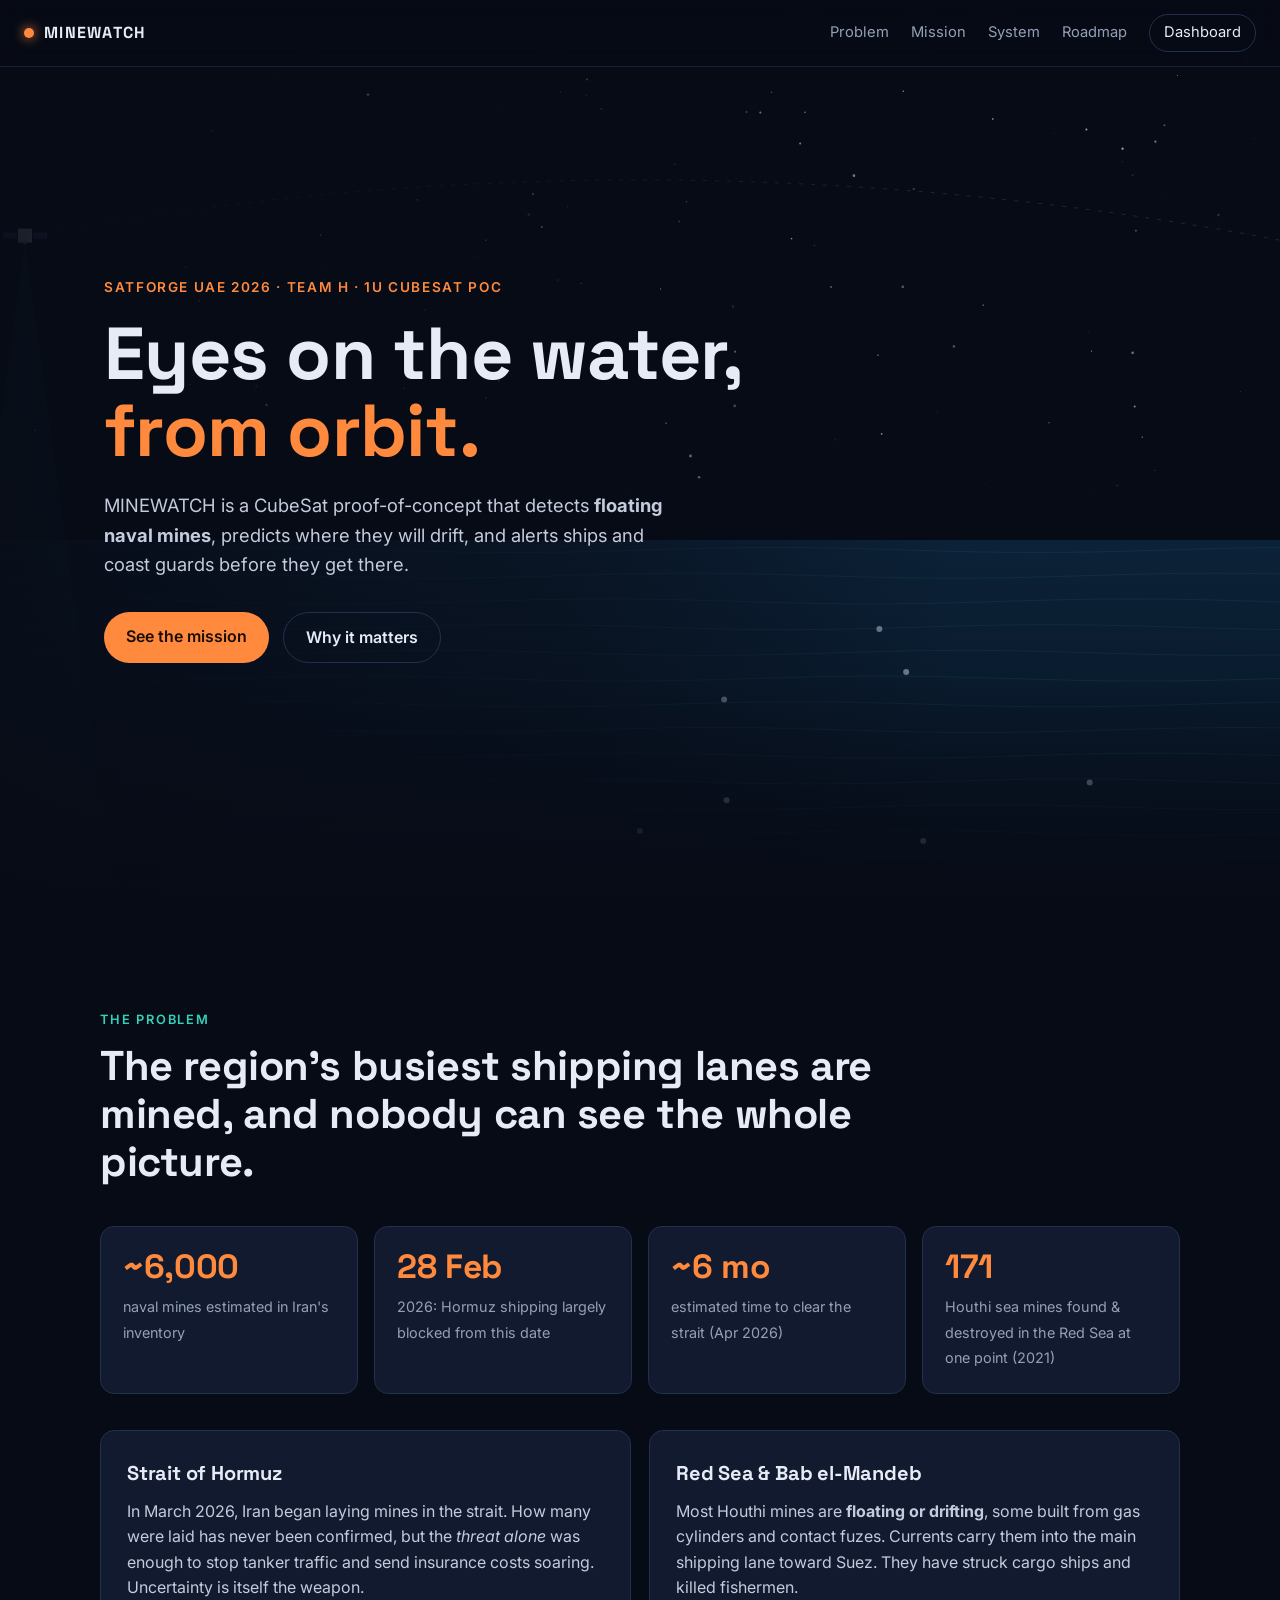
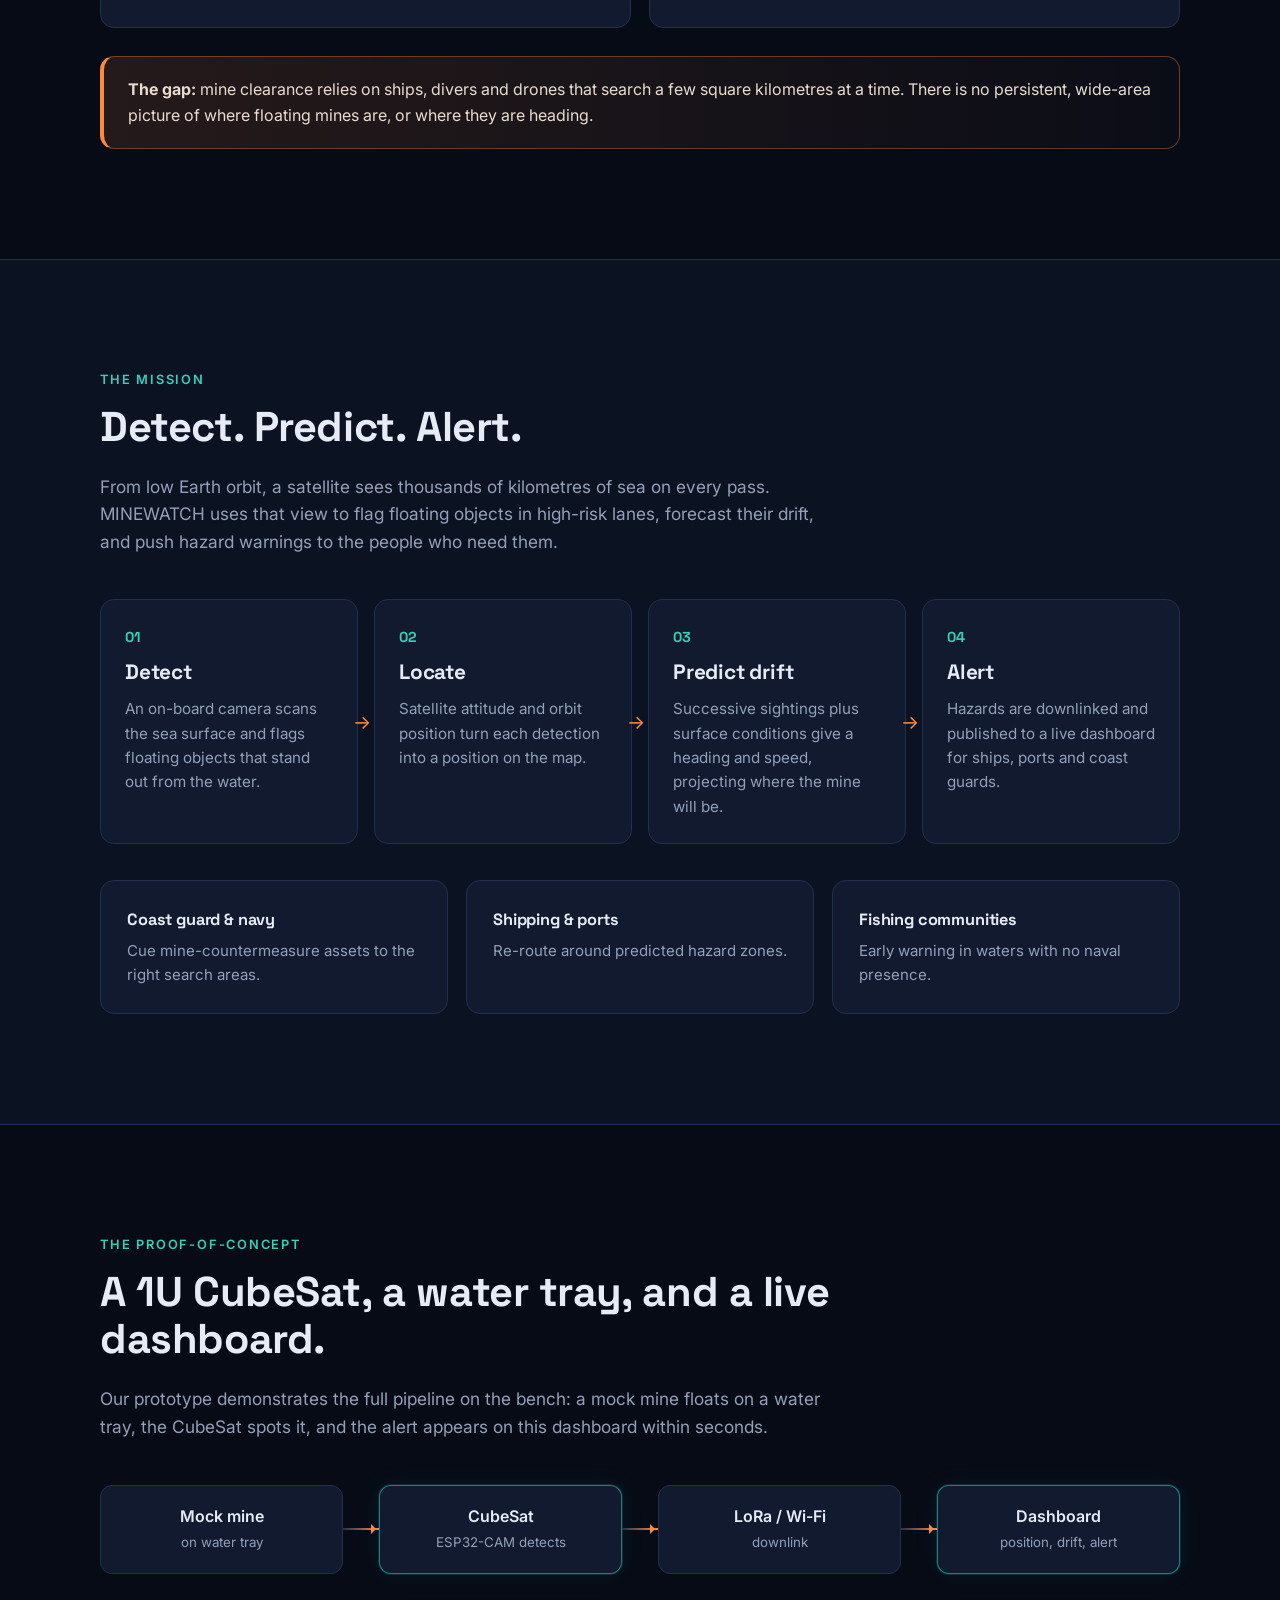
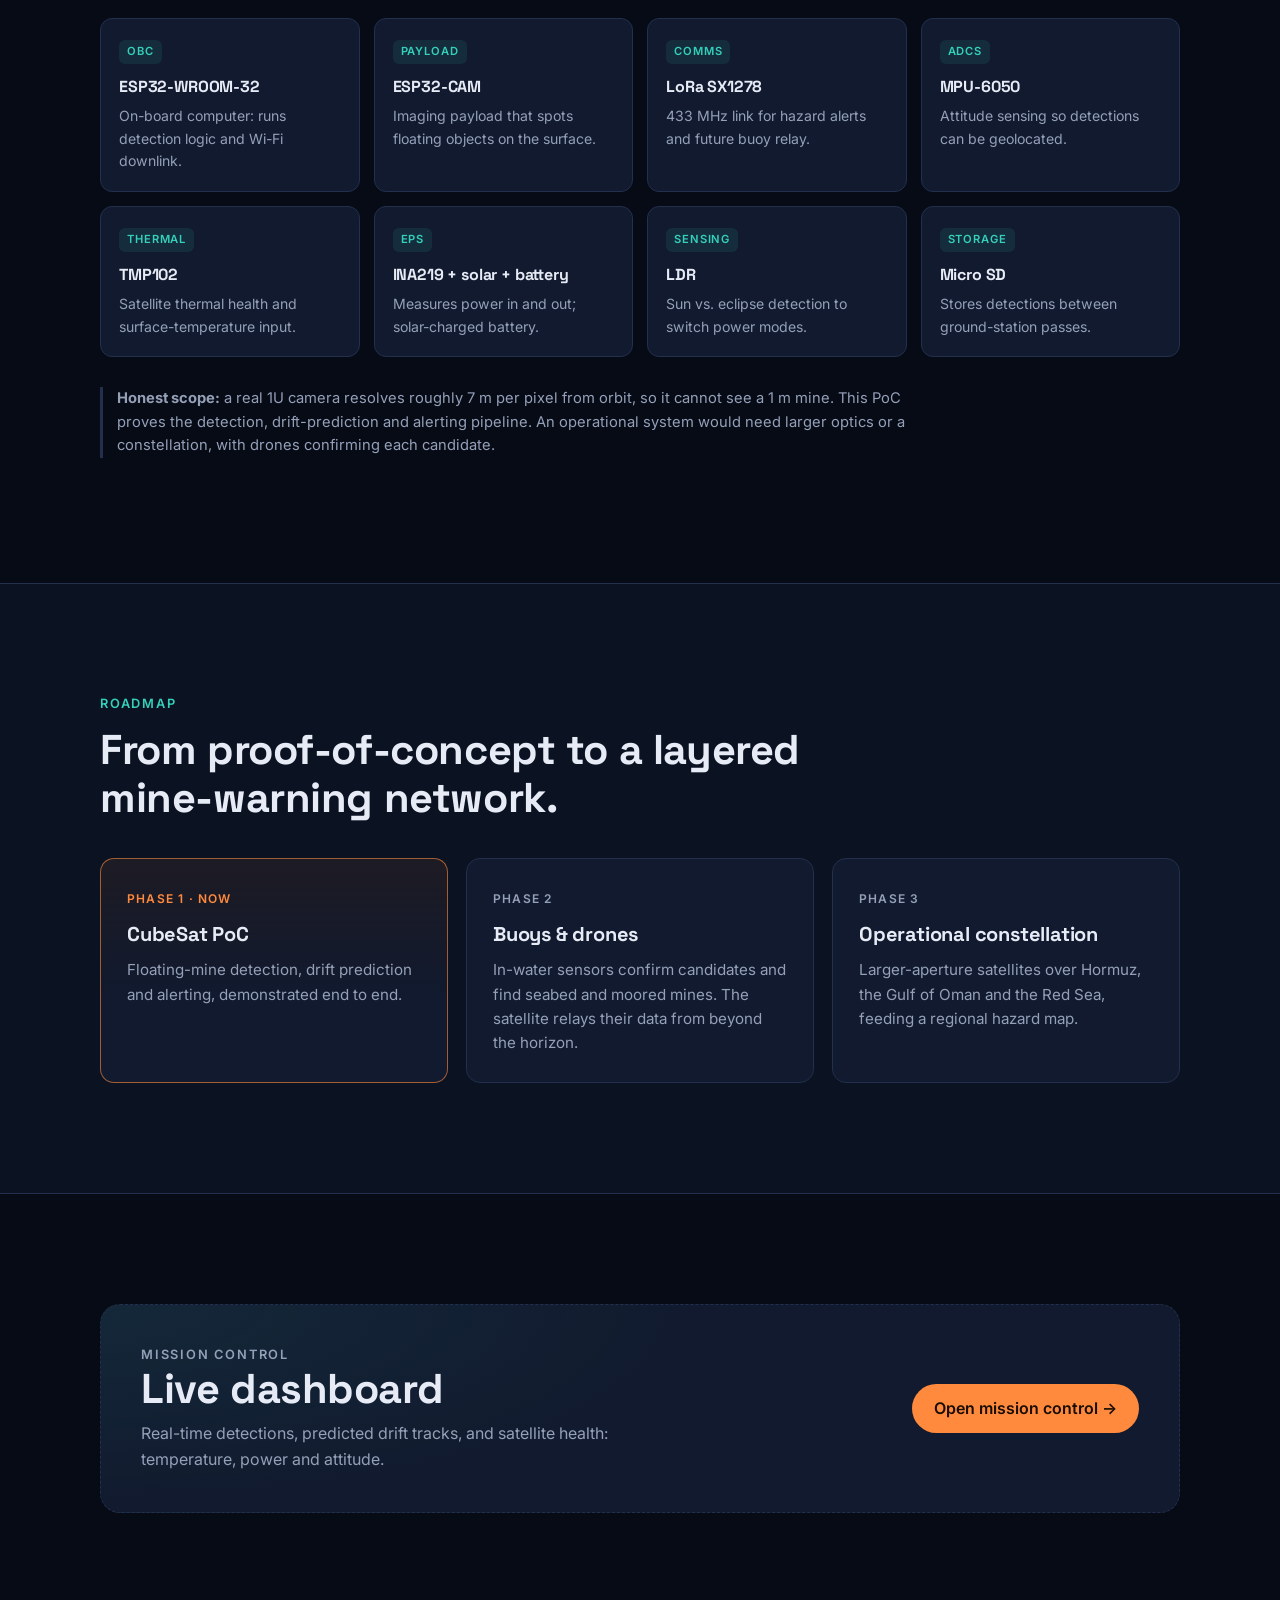
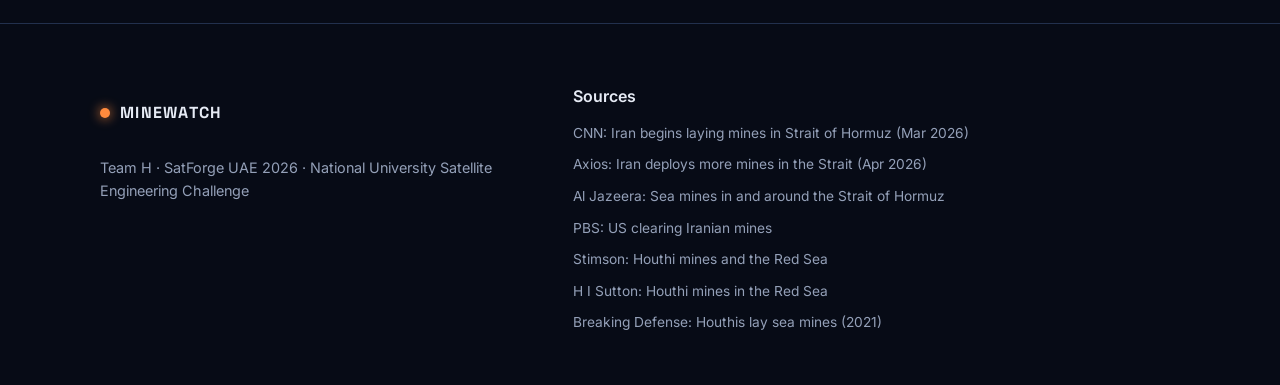
==== index.html @ 2fb65f6f "Add MINEWATCH mission site, dashboard and ground station firmware Landing page, mission-control dash" ====
<!doctype html>
<html lang="en">
<head>
  <meta charset="utf-8">
  <meta name="viewport" content="width=device-width, initial-scale=1">
  <title>MINEWATCH · Team H · SatForge 2026</title>
  <meta name="description" content="A 1U CubeSat proof-of-concept for wide-area detection, drift prediction and alerting of floating naval mines in the Gulf and Red Sea.">
  <link rel="preconnect" href="https://fonts.googleapis.com">
  <link rel="preconnect" href="https://fonts.gstatic.com" crossorigin>
  <link href="https://fonts.googleapis.com/css2?family=Space+Grotesk:wght@500;600;700&family=Inter:wght@400;500;600&display=swap" rel="stylesheet">
  <link rel="stylesheet" href="styles.css">
</head>
<body>
  <header class="nav">
    <a class="brand" href="#top"><span class="brand-dot"></span>MINEWATCH</a>
    <nav>
      <a href="#problem">Problem</a>
      <a href="#mission">Mission</a>
      <a href="#system">System</a>
      <a href="#roadmap">Roadmap</a>
      <a class="nav-cta" href="dashboard.html">Dashboard</a>
    </nav>
  </header>

  <main id="top">
    <!-- HERO -->
    <section class="hero">
      <canvas id="hero-canvas" aria-hidden="true"></canvas>
      <div class="hero-content">
        <p class="eyebrow">SatForge UAE 2026 · Team H · 1U CubeSat PoC</p>
        <h1>Eyes on the water,<br><span class="accent">from orbit.</span></h1>
        <p class="lede">
          MINEWATCH is a CubeSat proof-of-concept that detects <strong>floating naval mines</strong>,
          predicts where they will drift, and alerts ships and coast guards before they get there.
        </p>
        <div class="hero-actions">
          <a class="btn primary" href="#mission">See the mission</a>
          <a class="btn ghost" href="#problem">Why it matters</a>
        </div>
      </div>
    </section>

    <!-- PROBLEM -->
    <section id="problem" class="section">
      <div class="container">
        <p class="kicker">The problem</p>
        <h2>The region's busiest shipping lanes are mined, and nobody can see the whole picture.</h2>

        <div class="stats">
          <div class="stat">
            <span class="stat-num" data-count="6000">~6,000</span>
            <span class="stat-label">naval mines estimated in Iran's inventory</span>
          </div>
          <div class="stat">
            <span class="stat-num">28 Feb</span>
            <span class="stat-label">2026: Hormuz shipping largely blocked from this date</span>
          </div>
          <div class="stat">
            <span class="stat-num">~6 mo</span>
            <span class="stat-label">estimated time to clear the strait (Apr 2026)</span>
          </div>
          <div class="stat">
            <span class="stat-num" data-count="171">171</span>
            <span class="stat-label">Houthi sea mines found &amp; destroyed in the Red Sea at one point (2021)</span>
          </div>
        </div>

        <div class="cards two">
          <article class="card">
            <h3>Strait of Hormuz</h3>
            <p>
              In March 2026, Iran began laying mines in the strait. How many were laid has never been
              confirmed, but the <em>threat alone</em> was enough to stop tanker traffic and send
              insurance costs soaring. Uncertainty is itself the weapon.
            </p>
          </article>
          <article class="card">
            <h3>Red Sea &amp; Bab el-Mandeb</h3>
            <p>
              Most Houthi mines are <strong>floating or drifting</strong>, some built from gas cylinders
              and contact fuzes. Currents carry them into the main shipping lane toward Suez. They have
              struck cargo ships and killed fishermen.
            </p>
          </article>
        </div>

        <div class="callout">
          <strong>The gap:</strong> mine clearance relies on ships, divers and drones that search a few
          square kilometres at a time. There is no persistent, wide-area picture of where floating
          mines are, or where they are heading.
        </div>
      </div>
    </section>

    <!-- MISSION -->
    <section id="mission" class="section alt">
      <div class="container">
        <p class="kicker">The mission</p>
        <h2>Detect. Predict. Alert.</h2>
        <p class="section-lede">
          From low Earth orbit, a satellite sees thousands of kilometres of sea on every pass. MINEWATCH
          uses that view to flag floating objects in high-risk lanes, forecast their drift, and push
          hazard warnings to the people who need them.
        </p>

        <ol class="pipeline">
          <li>
            <span class="step-num">01</span>
            <h3>Detect</h3>
            <p>An on-board camera scans the sea surface and flags floating objects that stand out from the water.</p>
          </li>
          <li>
            <span class="step-num">02</span>
            <h3>Locate</h3>
            <p>Satellite attitude and orbit position turn each detection into a position on the map.</p>
          </li>
          <li>
            <span class="step-num">03</span>
            <h3>Predict drift</h3>
            <p>Successive sightings plus surface conditions give a heading and speed, projecting where the mine will be.</p>
          </li>
          <li>
            <span class="step-num">04</span>
            <h3>Alert</h3>
            <p>Hazards are downlinked and published to a live dashboard for ships, ports and coast guards.</p>
          </li>
        </ol>

        <div class="cards three users">
          <div class="card mini"><h4>Coast guard &amp; navy</h4><p>Cue mine-countermeasure assets to the right search areas.</p></div>
          <div class="card mini"><h4>Shipping &amp; ports</h4><p>Re-route around predicted hazard zones.</p></div>
          <div class="card mini"><h4>Fishing communities</h4><p>Early warning in waters with no naval presence.</p></div>
        </div>
      </div>
    </section>

    <!-- SYSTEM / PoC -->
    <section id="system" class="section">
      <div class="container">
        <p class="kicker">The proof-of-concept</p>
        <h2>A 1U CubeSat, a water tray, and a live dashboard.</h2>
        <p class="section-lede">
          Our prototype demonstrates the full pipeline on the bench: a mock mine floats on a water tray,
          the CubeSat spots it, and the alert appears on this dashboard within seconds.
        </p>

        <div class="flow" aria-label="Demo data flow">
          <div class="flow-node">Mock mine<br><small>on water tray</small></div>
          <div class="flow-arrow"></div>
          <div class="flow-node hl">CubeSat<br><small>ESP32-CAM detects</small></div>
          <div class="flow-arrow"></div>
          <div class="flow-node">LoRa / Wi-Fi<br><small>downlink</small></div>
          <div class="flow-arrow"></div>
          <div class="flow-node hl">Dashboard<br><small>position, drift, alert</small></div>
        </div>

        <div class="components">
          <div class="comp"><span class="tag">OBC</span><h4>ESP32-WROOM-32</h4><p>On-board computer: runs detection logic and Wi-Fi downlink.</p></div>
          <div class="comp"><span class="tag">Payload</span><h4>ESP32-CAM</h4><p>Imaging payload that spots floating objects on the surface.</p></div>
          <div class="comp"><span class="tag">Comms</span><h4>LoRa SX1278</h4><p>433 MHz link for hazard alerts and future buoy relay.</p></div>
          <div class="comp"><span class="tag">ADCS</span><h4>MPU-6050</h4><p>Attitude sensing so detections can be geolocated.</p></div>
          <div class="comp"><span class="tag">Thermal</span><h4>TMP102</h4><p>Satellite thermal health and surface-temperature input.</p></div>
          <div class="comp"><span class="tag">EPS</span><h4>INA219 + solar + battery</h4><p>Measures power in and out; solar-charged battery.</p></div>
          <div class="comp"><span class="tag">Sensing</span><h4>LDR</h4><p>Sun vs. eclipse detection to switch power modes.</p></div>
          <div class="comp"><span class="tag">Storage</span><h4>Micro SD</h4><p>Stores detections between ground-station passes.</p></div>
        </div>

        <p class="note">
          <strong>Honest scope:</strong> a real 1U camera resolves roughly 7 m per pixel from orbit, so it cannot
          see a 1 m mine. This PoC proves the detection, drift-prediction and alerting pipeline. An operational
          system would need larger optics or a constellation, with drones confirming each candidate.
        </p>
      </div>
    </section>

    <!-- ROADMAP -->
    <section id="roadmap" class="section alt">
      <div class="container">
        <p class="kicker">Roadmap</p>
        <h2>From proof-of-concept to a layered mine-warning network.</h2>
        <div class="timeline">
          <div class="phase now">
            <span class="phase-tag">Phase 1 · Now</span>
            <h3>CubeSat PoC</h3>
            <p>Floating-mine detection, drift prediction and alerting, demonstrated end to end.</p>
          </div>
          <div class="phase">
            <span class="phase-tag">Phase 2</span>
            <h3>Buoys &amp; drones</h3>
            <p>In-water sensors confirm candidates and find seabed and moored mines. The satellite relays their data from beyond the horizon.</p>
          </div>
          <div class="phase">
            <span class="phase-tag">Phase 3</span>
            <h3>Operational constellation</h3>
            <p>Larger-aperture satellites over Hormuz, the Gulf of Oman and the Red Sea, feeding a regional hazard map.</p>
          </div>
        </div>
      </div>
    </section>

    <!-- DASHBOARD PLACEHOLDER -->
    <section id="dashboard" class="section">
      <div class="container">
        <div class="dash-teaser">
          <div>
            <p class="kicker">Mission control</p>
            <h2>Live dashboard</h2>
            <p>Real-time detections, predicted drift tracks, and satellite health: temperature, power and attitude.</p>
          </div>
          <a class="btn primary" href="dashboard.html">Open mission control →</a>
        </div>
      </div>
    </section>
  </main>

  <footer class="footer">
    <div class="container">
      <div class="foot-grid">
        <div>
          <p class="brand"><span class="brand-dot"></span>MINEWATCH</p>
          <p class="muted">Team H · SatForge UAE 2026 · National University Satellite Engineering Challenge</p>
        </div>
        <div>
          <p class="foot-h">Sources</p>
          <ul class="sources">
            <li><a href="https://www.cnn.com/2026/03/10/politics/iran-begins-laying-mines-in-strait-of-hormuz" target="_blank" rel="noopener">CNN: Iran begins laying mines in Strait of Hormuz (Mar 2026)</a></li>
            <li><a href="https://www.axios.com/2026/04/23/iran-strait-hormuz-mines-trump" target="_blank" rel="noopener">Axios: Iran deploys more mines in the Strait (Apr 2026)</a></li>
            <li><a href="https://www.aljazeera.com/economy/2026/4/13/what-do-we-know-about-sea-mines-in-and-around-the-strait-of-hormuz" target="_blank" rel="noopener">Al Jazeera: Sea mines in and around the Strait of Hormuz</a></li>
            <li><a href="https://www.pbs.org/newshour/world/u-s-says-its-clearing-iranian-mines-in-latest-push-to-open-the-strait-of-hormuz" target="_blank" rel="noopener">PBS: US clearing Iranian mines</a></li>
            <li><a href="https://www.stimson.org/2024/if-the-gaza-war-continues-will-the-houthis-mine-the-gateways-to-the-red-sea/" target="_blank" rel="noopener">Stimson: Houthi mines and the Red Sea</a></li>
            <li><a href="https://www.hisutton.com/Houthi_mines_in_Red_Sea.html" target="_blank" rel="noopener">H I Sutton: Houthi mines in the Red Sea</a></li>
            <li><a href="https://breakingdefense.com/2021/06/houthis-lay-sea-mines-in-red-sea-coalition-boasts-few-minesweepers/" target="_blank" rel="noopener">Breaking Defense: Houthis lay sea mines (2021)</a></li>
          </ul>
        </div>
      </div>
    </div>
  </footer>

  <script src="main.js"></script>
</body>
</html>
---- styles.css ----
:root {
  --bg: #070b16;
  --bg-alt: #0b1222;
  --panel: #111a2e;
  --panel-2: #16223b;
  --line: #22304d;
  --text: #e6ebf5;
  --muted: #94a0b8;
  --accent: #ff8a3d;      /* hazard orange */
  --accent-2: #35d0ba;    /* sea teal */
  --danger: #ff5a5f;
  --radius: 14px;
  --maxw: 1120px;
}

* { box-sizing: border-box; }
html { scroll-behavior: smooth; }
body {
  margin: 0;
  background: var(--bg);
  color: var(--text);
  font-family: "Inter", system-ui, -apple-system, Segoe UI, sans-serif;
  line-height: 1.6;
  -webkit-font-smoothing: antialiased;
}
h1, h2, h3, h4, .brand, .stat-num, .step-num {
  font-family: "Space Grotesk", "Inter", sans-serif;
  letter-spacing: -0.01em;
}
a { color: inherit; }
.container { max-width: var(--maxw); margin: 0 auto; padding: 0 20px; }

/* NAV */
.nav {
  position: fixed; inset: 0 0 auto 0; z-index: 10;
  display: flex; align-items: center; justify-content: space-between;
  padding: 14px 24px;
  background: rgba(7, 11, 22, 0.72);
  backdrop-filter: blur(10px);
  border-bottom: 1px solid rgba(34, 48, 77, 0.6);
}
.brand { display: inline-flex; align-items: center; gap: 10px; font-weight: 700; text-decoration: none; letter-spacing: 0.08em; }
.brand-dot { width: 10px; height: 10px; border-radius: 50%; background: var(--accent); box-shadow: 0 0 12px var(--accent); }
.nav nav { display: flex; gap: 22px; align-items: center; }
.nav nav a { text-decoration: none; color: var(--muted); font-size: 0.92rem; transition: color .2s; }
.nav nav a:hover { color: var(--text); }
.nav-cta { color: var(--text) !important; border: 1px solid var(--line); padding: 6px 14px; border-radius: 999px; }

/* HERO */
.hero { position: relative; min-height: 100vh; display: flex; align-items: center; overflow: hidden; }
#hero-canvas { position: absolute; inset: 0; width: 100%; height: 100%; }
.hero::after {
  content: ""; position: absolute; inset: 0; pointer-events: none;
  background: linear-gradient(90deg, rgba(7,11,22,.92) 0%, rgba(7,11,22,.55) 45%, rgba(7,11,22,0) 75%),
              linear-gradient(0deg, var(--bg) 0%, rgba(7,11,22,0) 25%);
}
.hero-content { position: relative; z-index: 2; max-width: var(--maxw); margin: 0 auto; padding: 120px 24px 80px; width: 100%; }
.eyebrow { color: var(--accent); font-weight: 600; font-size: 0.85rem; letter-spacing: 0.12em; text-transform: uppercase; margin: 0 0 18px; }
.hero h1 { font-size: clamp(2.6rem, 6vw, 4.6rem); line-height: 1.04; margin: 0 0 22px; }
.accent { color: var(--accent); }
.lede { font-size: 1.15rem; color: #c3cbdc; max-width: 560px; margin: 0 0 32px; }
.hero-actions { display: flex; gap: 14px; flex-wrap: wrap; }
.btn { display: inline-block; padding: 12px 22px; border-radius: 999px; font-weight: 600; text-decoration: none; transition: transform .15s, background .2s; }
.btn:hover { transform: translateY(-1px); }
.btn.primary { background: var(--accent); color: #1a0d03; }
.btn.ghost { border: 1px solid var(--line); color: var(--text); }
.btn.ghost:hover { background: var(--panel); }

/* SECTIONS */
.section { padding: 110px 0; }
.section.alt { background: var(--bg-alt); border-top: 1px solid var(--line); border-bottom: 1px solid var(--line); }
.kicker { color: var(--accent-2); font-weight: 600; font-size: 0.8rem; letter-spacing: 0.14em; text-transform: uppercase; margin: 0 0 12px; }
h2 { font-size: clamp(1.8rem, 3.6vw, 2.6rem); line-height: 1.15; margin: 0 0 22px; max-width: 820px; }
.section-lede { color: var(--muted); font-size: 1.08rem; max-width: 720px; margin: 0 0 44px; }

/* STATS */
.stats { display: grid; grid-template-columns: repeat(4, 1fr); gap: 16px; margin: 40px 0 36px; }
.stat { background: var(--panel); border: 1px solid var(--line); border-radius: var(--radius); padding: 22px; }
.stat-num { display: block; font-size: 2.1rem; font-weight: 700; color: var(--accent); line-height: 1.1; margin-bottom: 8px; }
.stat-label { color: var(--muted); font-size: 0.9rem; }

/* CARDS */
.cards { display: grid; gap: 18px; }
.cards.two { grid-template-columns: repeat(2, 1fr); }
.cards.three { grid-template-columns: repeat(3, 1fr); }
.card { background: var(--panel); border: 1px solid var(--line); border-radius: var(--radius); padding: 26px; }
.card h3 { margin: 0 0 10px; font-size: 1.25rem; }
.card p { margin: 0; color: #c3cbdc; }
.card.mini h4 { margin: 0 0 6px; font-size: 1.02rem; }
.card.mini p { color: var(--muted); font-size: 0.94rem; }
.users { margin-top: 36px; }

.callout {
  margin-top: 28px; padding: 20px 24px; border-radius: var(--radius);
  background: linear-gradient(90deg, rgba(255,138,61,.12), rgba(255,138,61,.02));
  border: 1px solid rgba(255,138,61,.35); border-left: 4px solid var(--accent);
  color: #e9dccf;
}

/* PIPELINE */
.pipeline { list-style: none; padding: 0; margin: 0; display: grid; grid-template-columns: repeat(4, 1fr); gap: 16px; counter-reset: none; }
.pipeline li { position: relative; background: var(--panel); border: 1px solid var(--line); border-radius: var(--radius); padding: 24px; }
.pipeline li:not(:last-child)::after {
  content: "→"; position: absolute; right: -14px; top: 50%; transform: translateY(-50%);
  color: var(--accent); font-size: 1.2rem; z-index: 1;
}
.step-num { color: var(--accent-2); font-weight: 700; font-size: 0.9rem; }
.pipeline h3 { margin: 6px 0 8px; font-size: 1.3rem; }
.pipeline p { margin: 0; color: var(--muted); font-size: 0.95rem; }

/* FLOW */
.flow { display: flex; align-items: center; gap: 0; margin: 0 0 44px; flex-wrap: wrap; }
.flow-node {
  flex: 1 1 0; min-width: 150px; text-align: center; padding: 18px 12px;
  background: var(--panel); border: 1px solid var(--line); border-radius: 12px; font-weight: 600;
}
.flow-node small { color: var(--muted); font-weight: 400; }
.flow-node.hl { border-color: rgba(53,208,186,.55); box-shadow: 0 0 0 1px rgba(53,208,186,.15), 0 0 24px rgba(53,208,186,.08); }
.flow-arrow { width: 36px; height: 2px; background: linear-gradient(90deg, var(--line), var(--accent)); position: relative; flex: 0 0 36px; }
.flow-arrow::after { content: ""; position: absolute; right: -2px; top: -4px; border: 5px solid transparent; border-left-color: var(--accent); }

/* COMPONENTS */
.components { display: grid; grid-template-columns: repeat(4, 1fr); gap: 14px; }
.comp { background: var(--panel); border: 1px solid var(--line); border-radius: 12px; padding: 18px; }
.comp h4 { margin: 10px 0 6px; font-size: 1rem; }
.comp p { margin: 0; color: var(--muted); font-size: 0.88rem; }
.tag { display: inline-block; font-size: 0.7rem; font-weight: 600; letter-spacing: 0.08em; text-transform: uppercase; color: var(--accent-2); background: rgba(53,208,186,.1); padding: 3px 8px; border-radius: 6px; }
.note { margin-top: 30px; color: var(--muted); font-size: 0.92rem; max-width: 820px; border-left: 3px solid var(--line); padding-left: 14px; }

/* TIMELINE */
.timeline { display: grid; grid-template-columns: repeat(3, 1fr); gap: 18px; margin-top: 36px; }
.phase { position: relative; background: var(--panel); border: 1px solid var(--line); border-radius: var(--radius); padding: 26px; }
.phase.now { border-color: rgba(255,138,61,.6); background: linear-gradient(180deg, rgba(255,138,61,.08), var(--panel) 60%); }
.phase-tag { font-size: 0.75rem; font-weight: 600; letter-spacing: 0.1em; text-transform: uppercase; color: var(--muted); }
.phase.now .phase-tag { color: var(--accent); }
.phase h3 { margin: 8px 0 8px; font-size: 1.25rem; }
.phase p { margin: 0; color: var(--muted); font-size: 0.95rem; }

/* DASH TEASER */
.dash-teaser {
  display: flex; align-items: center; justify-content: space-between; gap: 24px; flex-wrap: wrap;
  padding: 40px; border-radius: 20px; border: 1px dashed var(--line);
  background: radial-gradient(600px 200px at 0% 0%, rgba(53,208,186,.08), transparent), var(--panel);
}
.dash-teaser h2 { margin-bottom: 8px; }
.dash-teaser p { margin: 0; color: var(--muted); max-width: 560px; }
.soon { padding: 8px 16px; border-radius: 999px; background: rgba(255,138,61,.12); color: var(--accent); font-weight: 600; border: 1px solid rgba(255,138,61,.4); white-space: nowrap; }

/* FOOTER */
.footer { padding: 60px 0 50px; border-top: 1px solid var(--line); }
.foot-grid { display: grid; grid-template-columns: 1fr 1.4fr; gap: 40px; }
.muted { color: var(--muted); font-size: 0.9rem; }
.foot-h { font-weight: 600; margin: 0 0 10px; }
.sources { list-style: none; padding: 0; margin: 0; display: grid; gap: 6px; }
.sources a { color: var(--muted); font-size: 0.86rem; text-decoration: none; }
.sources a:hover { color: var(--accent-2); text-decoration: underline; }

/* REVEAL */
.reveal { opacity: 0; transform: translateY(18px); transition: opacity .7s ease, transform .7s ease; }
.reveal.in { opacity: 1; transform: none; }

/* RESPONSIVE */
@media (max-width: 900px) {
  .stats, .components { grid-template-columns: repeat(2, 1fr); }
  .pipeline { grid-template-columns: repeat(2, 1fr); }
  .pipeline li::after { display: none; }
  .timeline, .cards.three { grid-template-columns: 1fr; }
}
@media (max-width: 640px) {
  .nav nav a:not(.nav-cta) { display: none; }
  .cards.two, .stats, .components, .pipeline, .foot-grid { grid-template-columns: 1fr; }
  .section { padding: 80px 0; }
  .flow { flex-direction: column; }
  .flow-arrow { width: 2px; height: 26px; flex-basis: 26px; background: linear-gradient(180deg, var(--line), var(--accent)); }
  .flow-arrow::after { right: -4px; top: auto; bottom: -2px; border-left-color: transparent; border-top-color: var(--accent); }
  .flow-node { width: 100%; }
  .dash-teaser { padding: 28px; }
}
@media (prefers-reduced-motion: reduce) {
  html { scroll-behavior: auto; }
  .reveal { opacity: 1; transform: none; transition: none; }
}
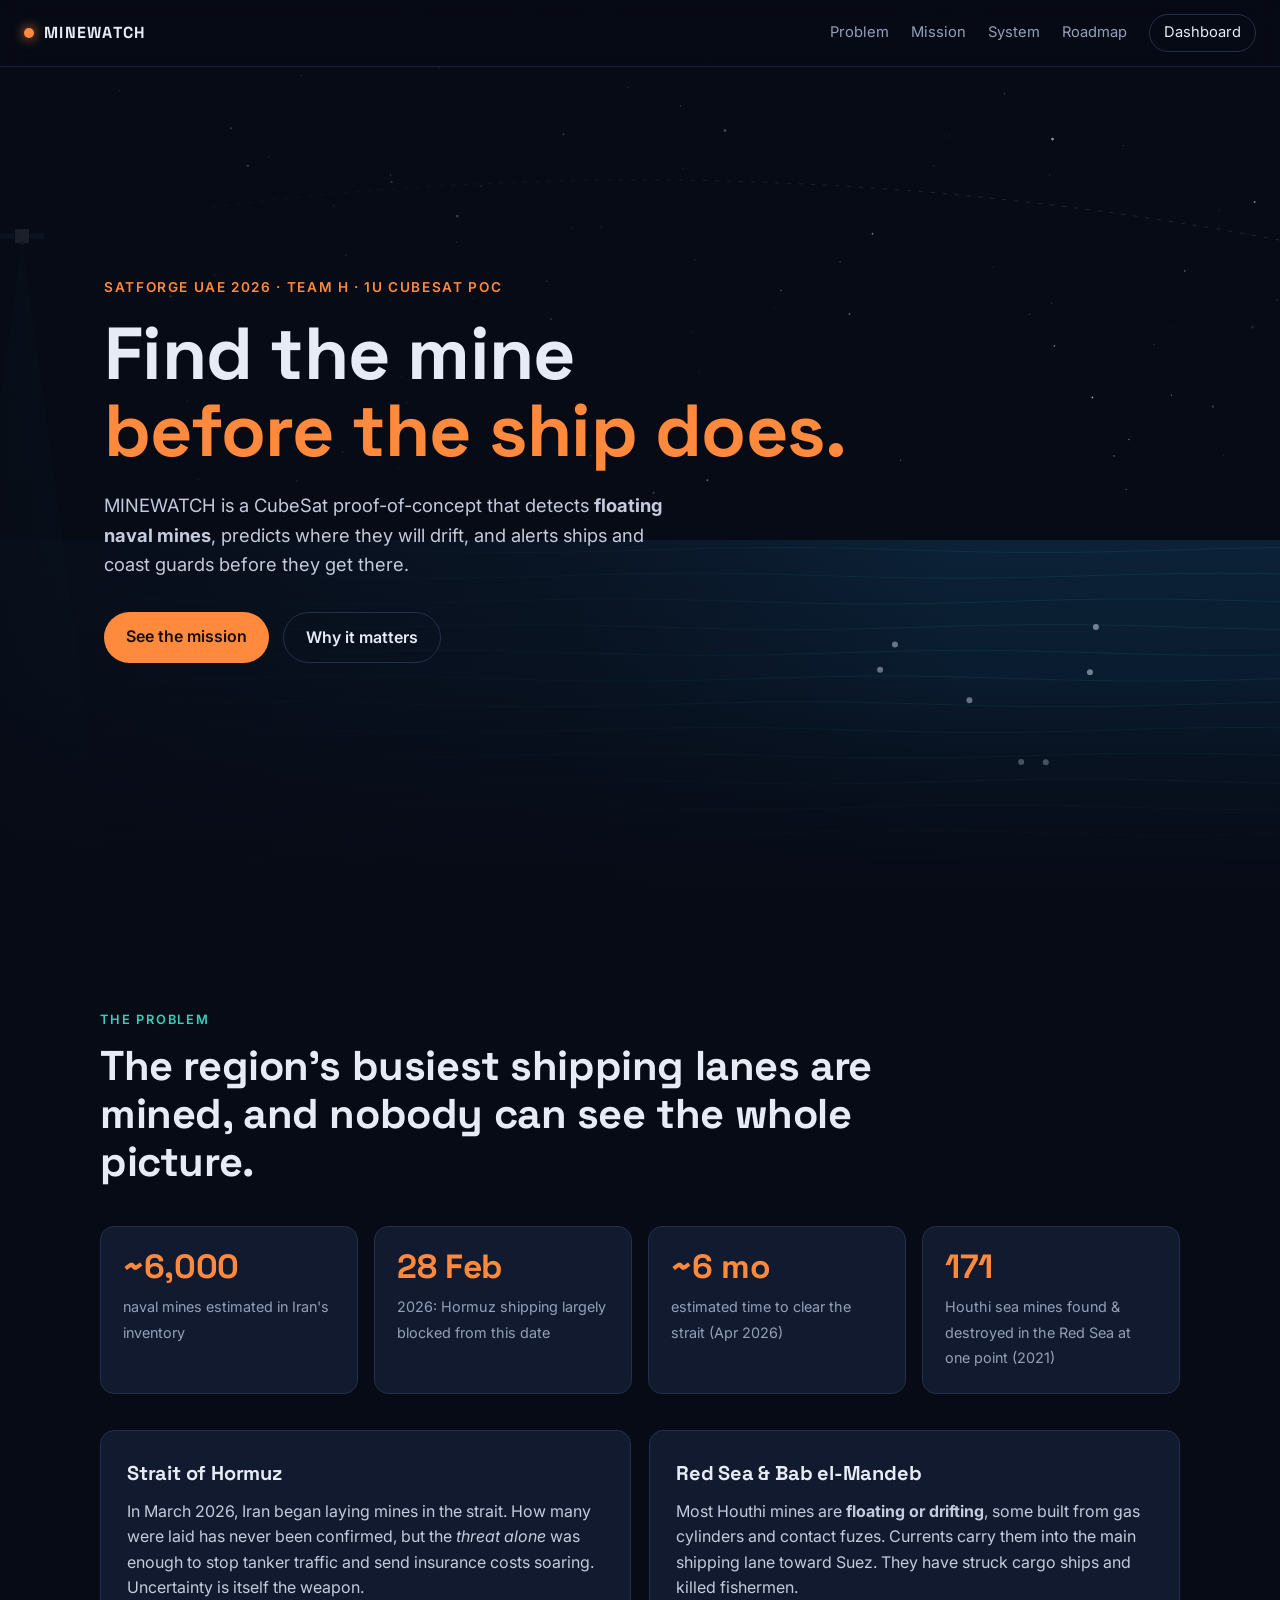
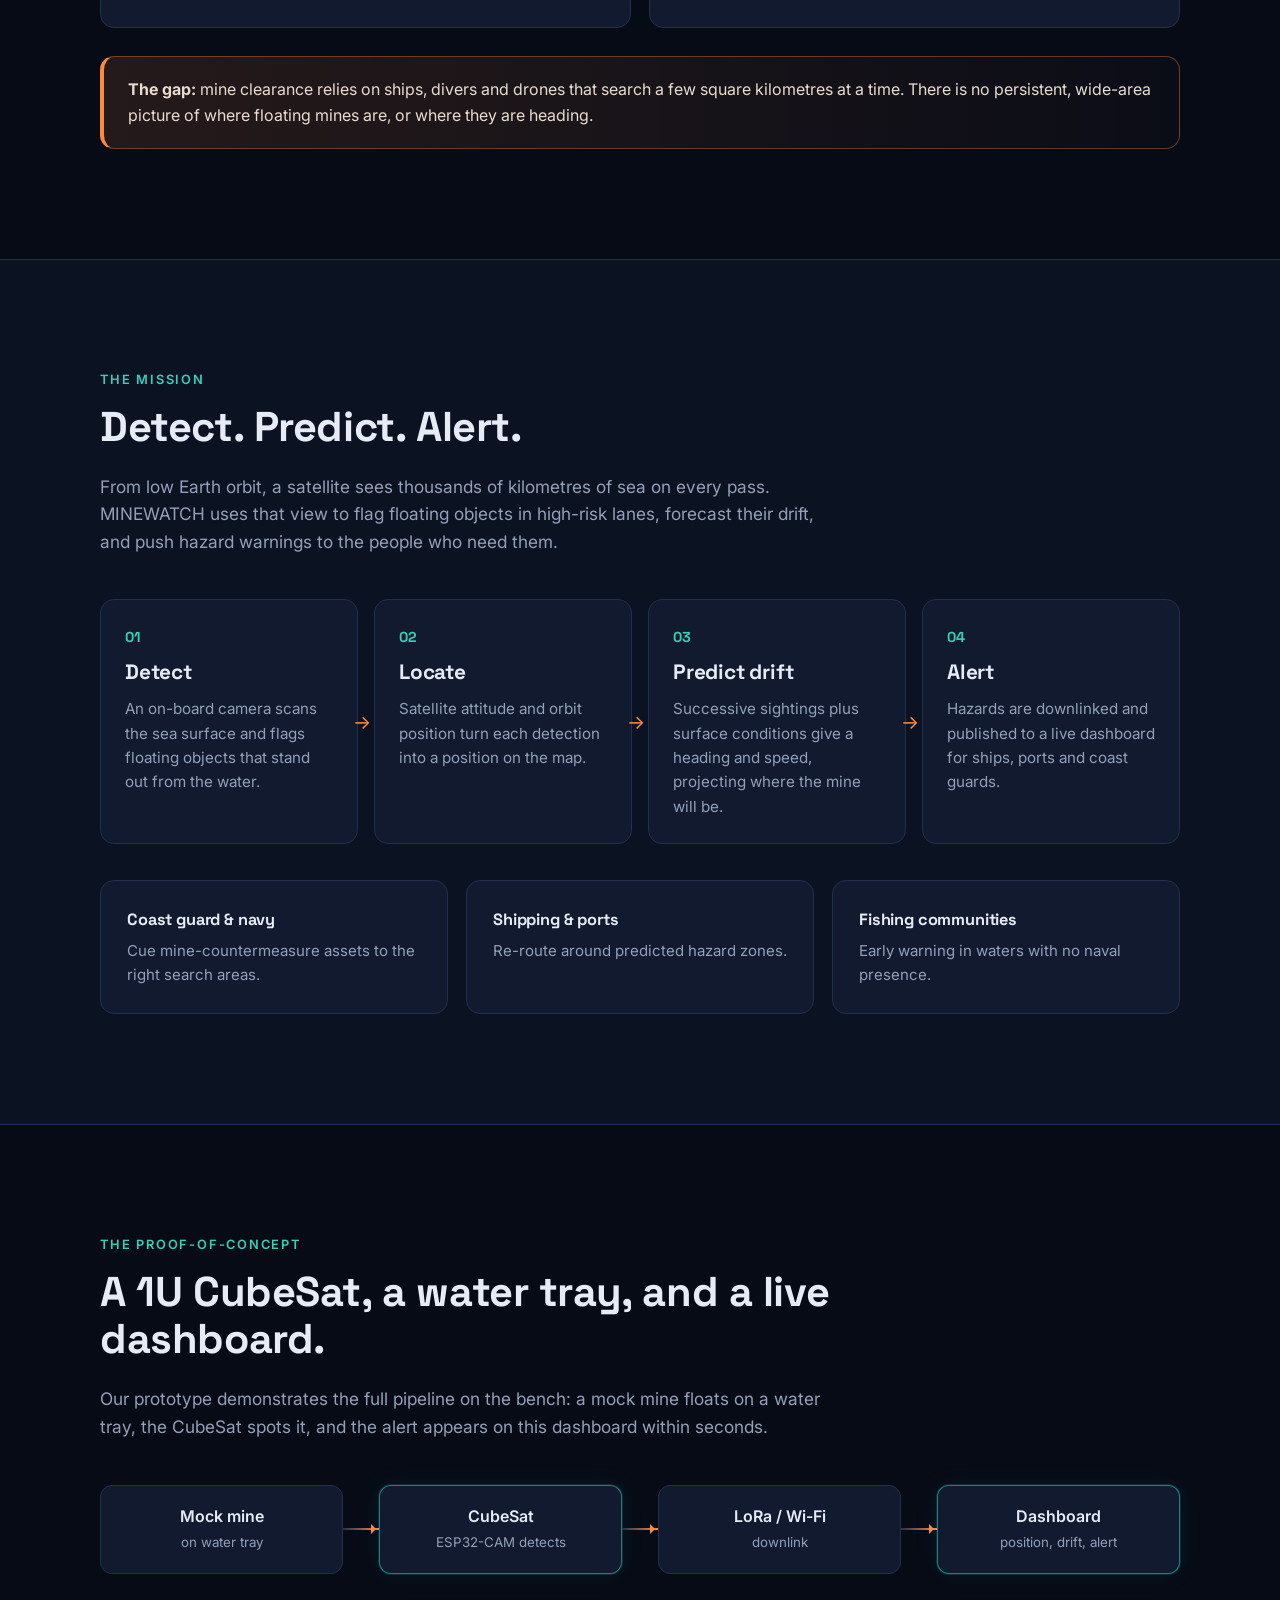
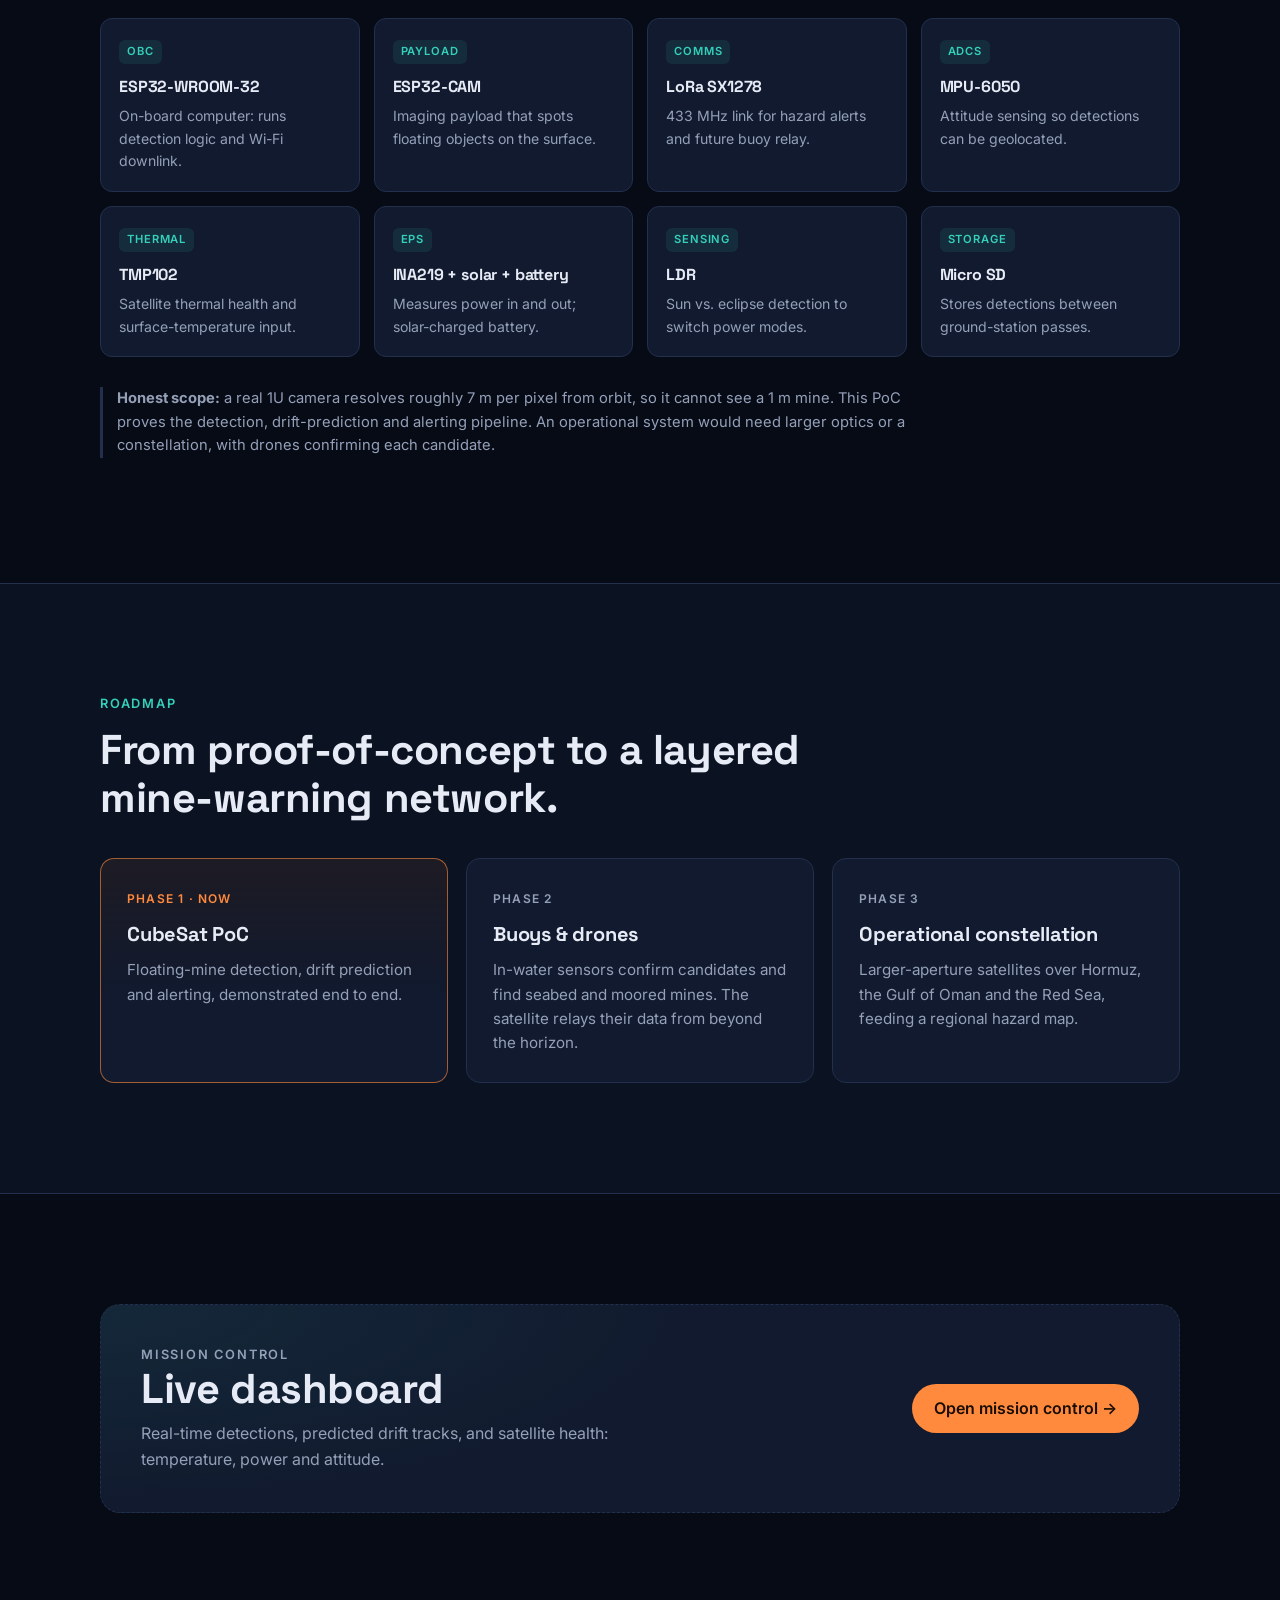
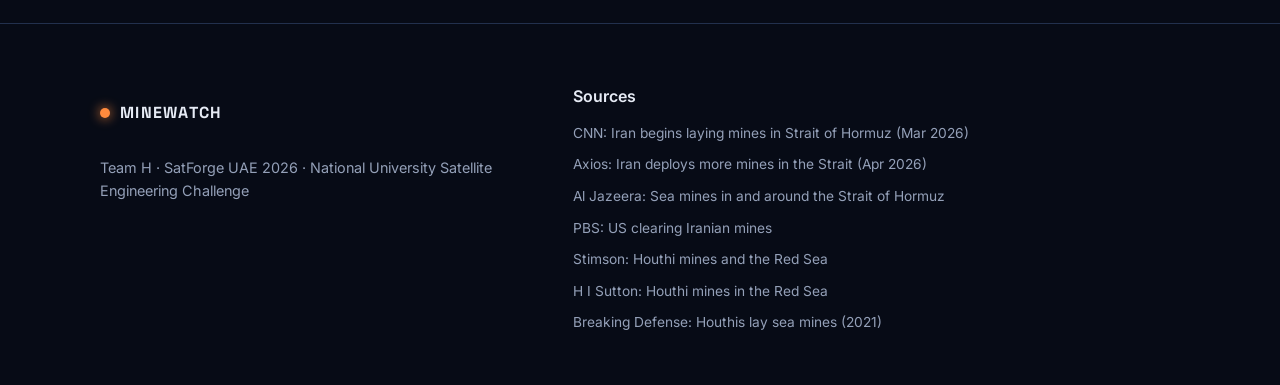
==== commit b90f6040: "Dashboard tagline: Find the mine before the ship does Co-Authored-By: Claude Opus 5.5 <noreply@anthr" ====
--- a/index.html
+++ b/index.html
@@ -28,7 +28,7 @@
       <canvas id="hero-canvas" aria-hidden="true"></canvas>
       <div class="hero-content">
         <p class="eyebrow">SatForge UAE 2026 · Team H · 1U CubeSat PoC</p>
-        <h1>Eyes on the water,<br><span class="accent">from orbit.</span></h1>
+        <h1>Find the mine<br><span class="accent">before the ship does.</span></h1>
         <p class="lede">
           MINEWATCH is a CubeSat proof-of-concept that detects <strong>floating naval mines</strong>,
           predicts where they will drift, and alerts ships and coast guards before they get there.
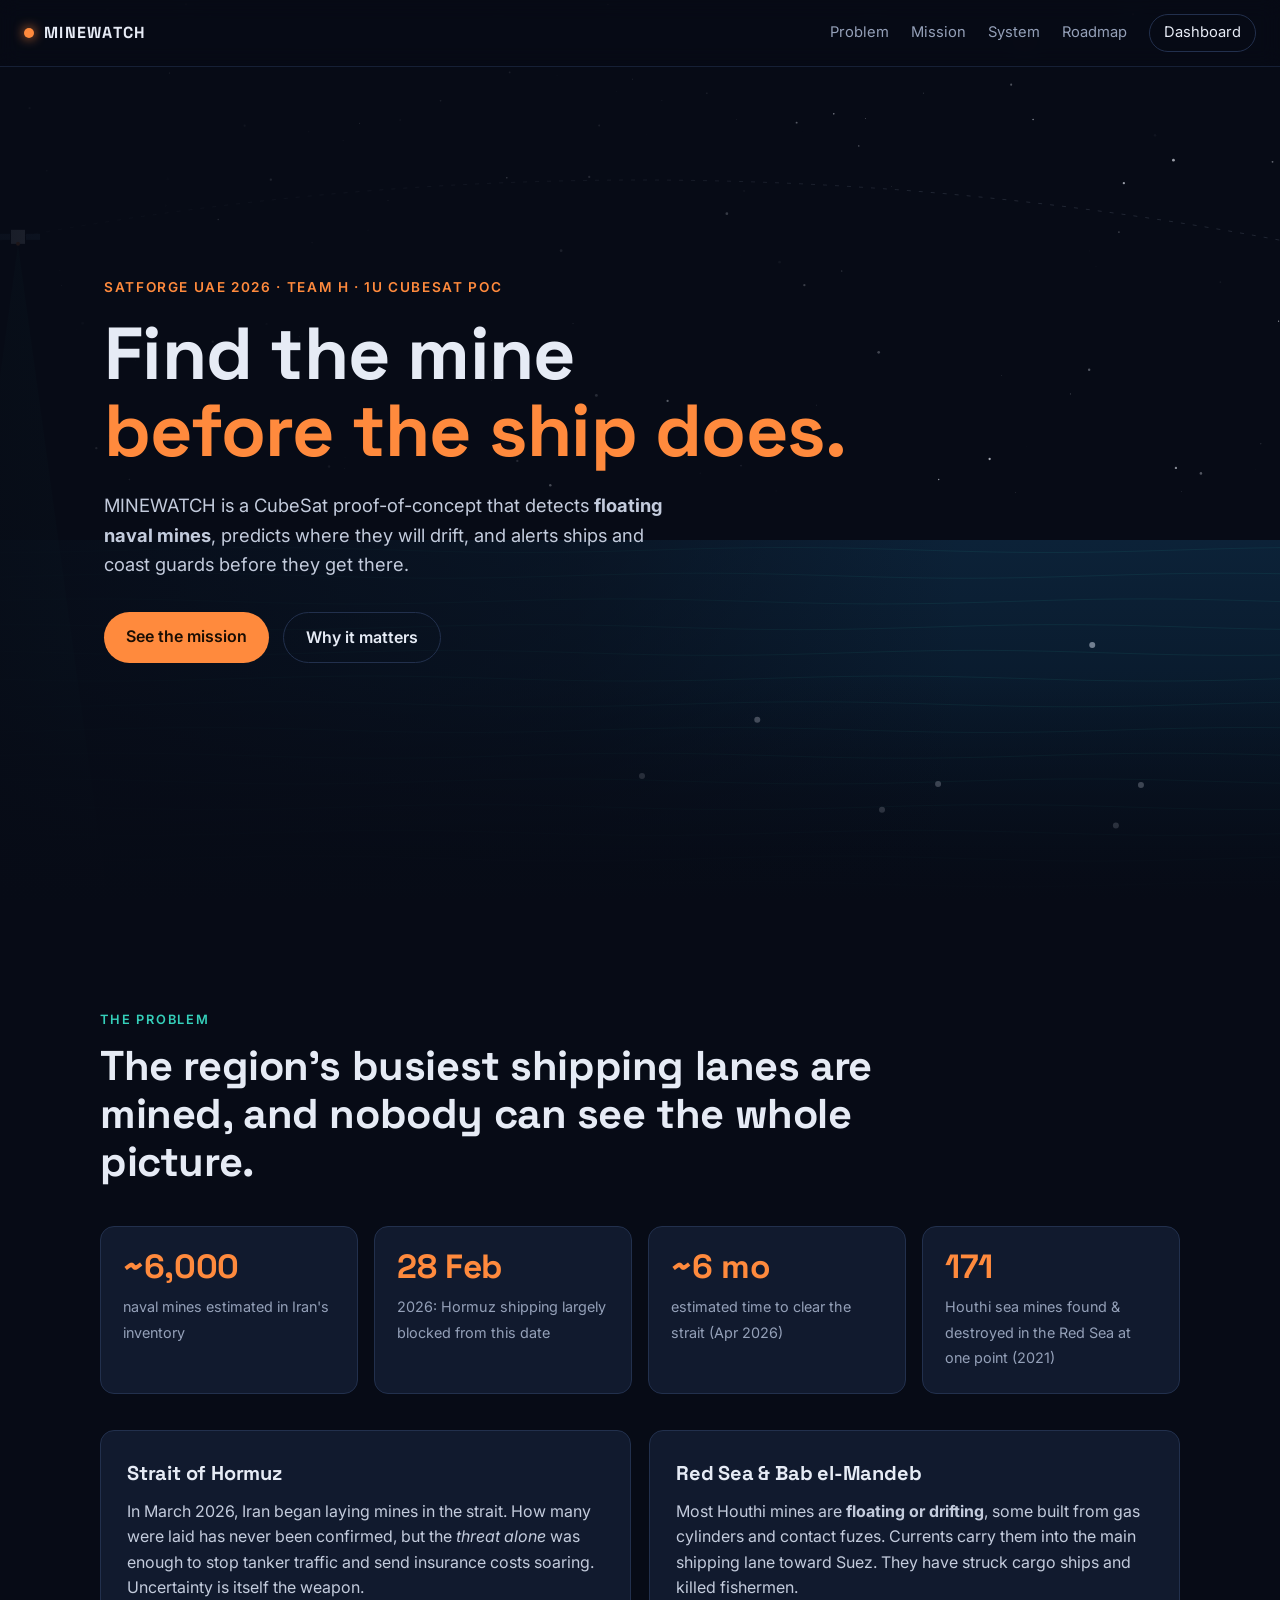
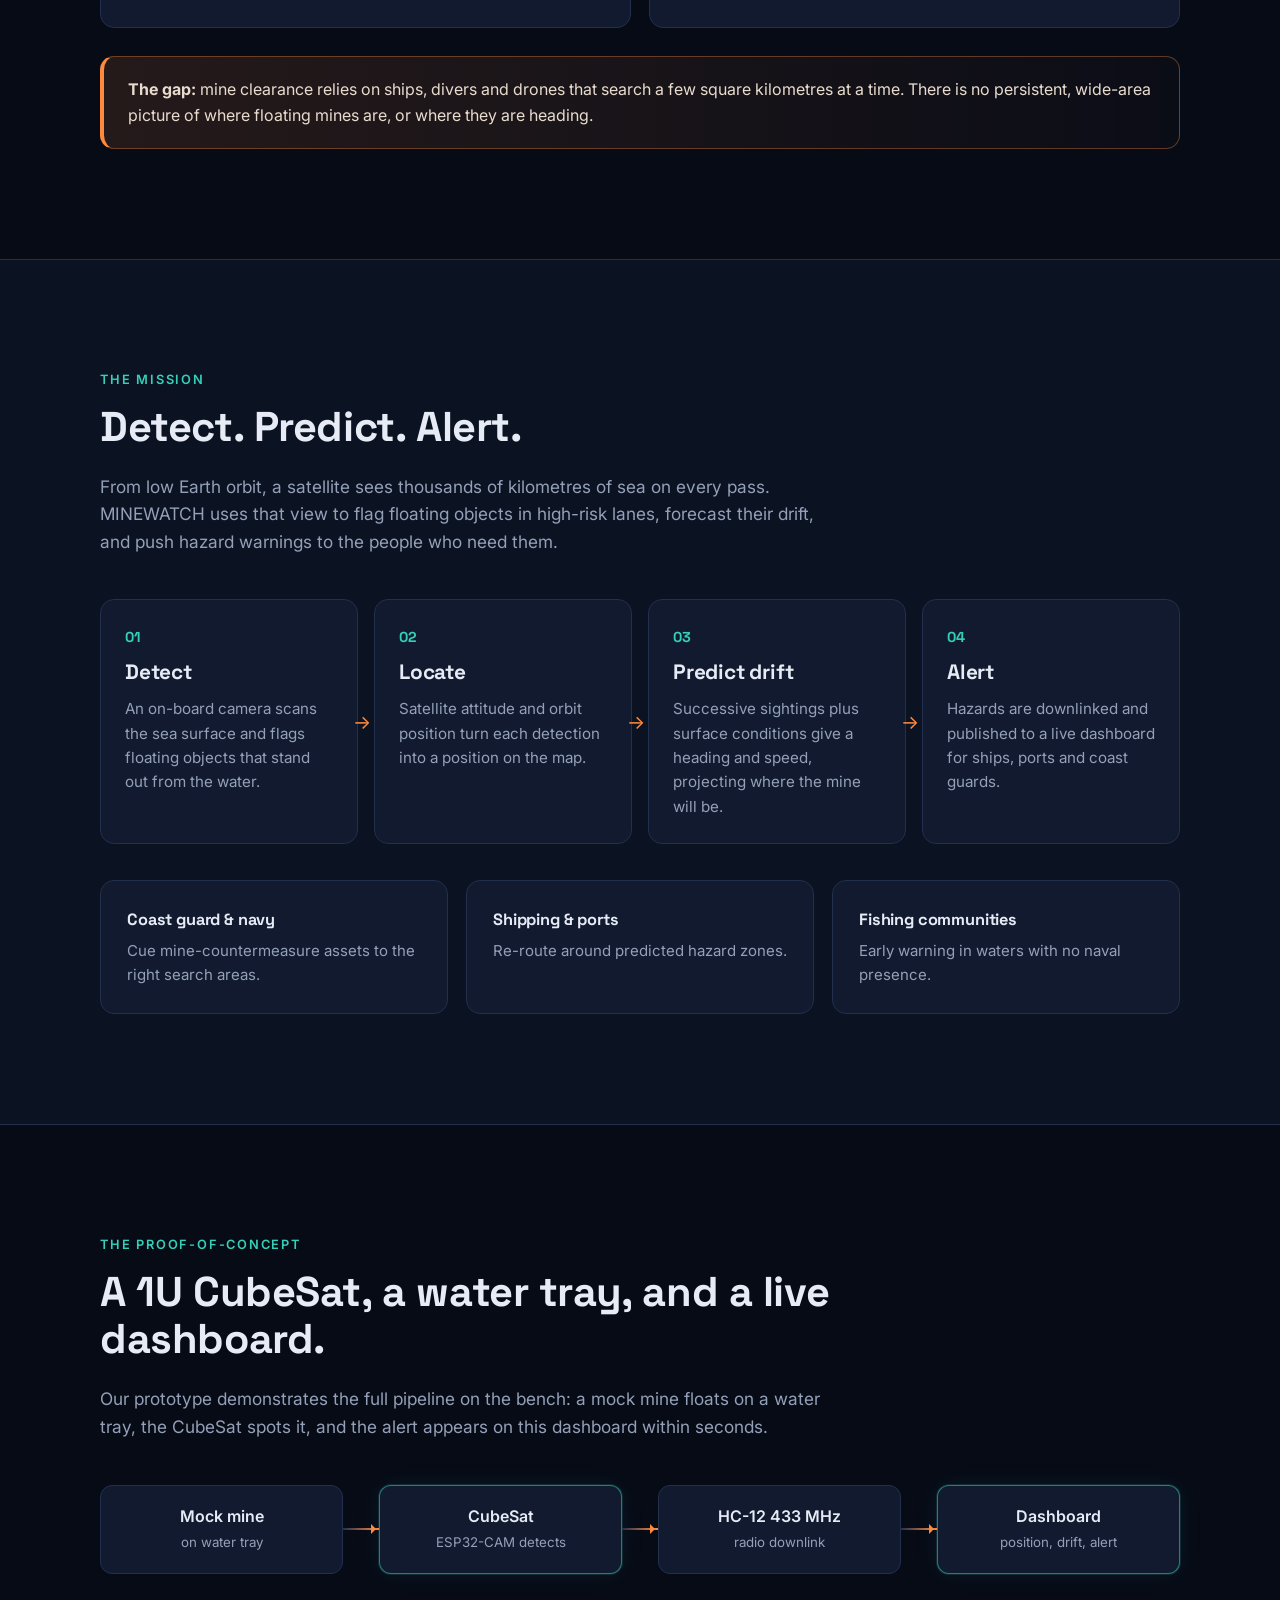
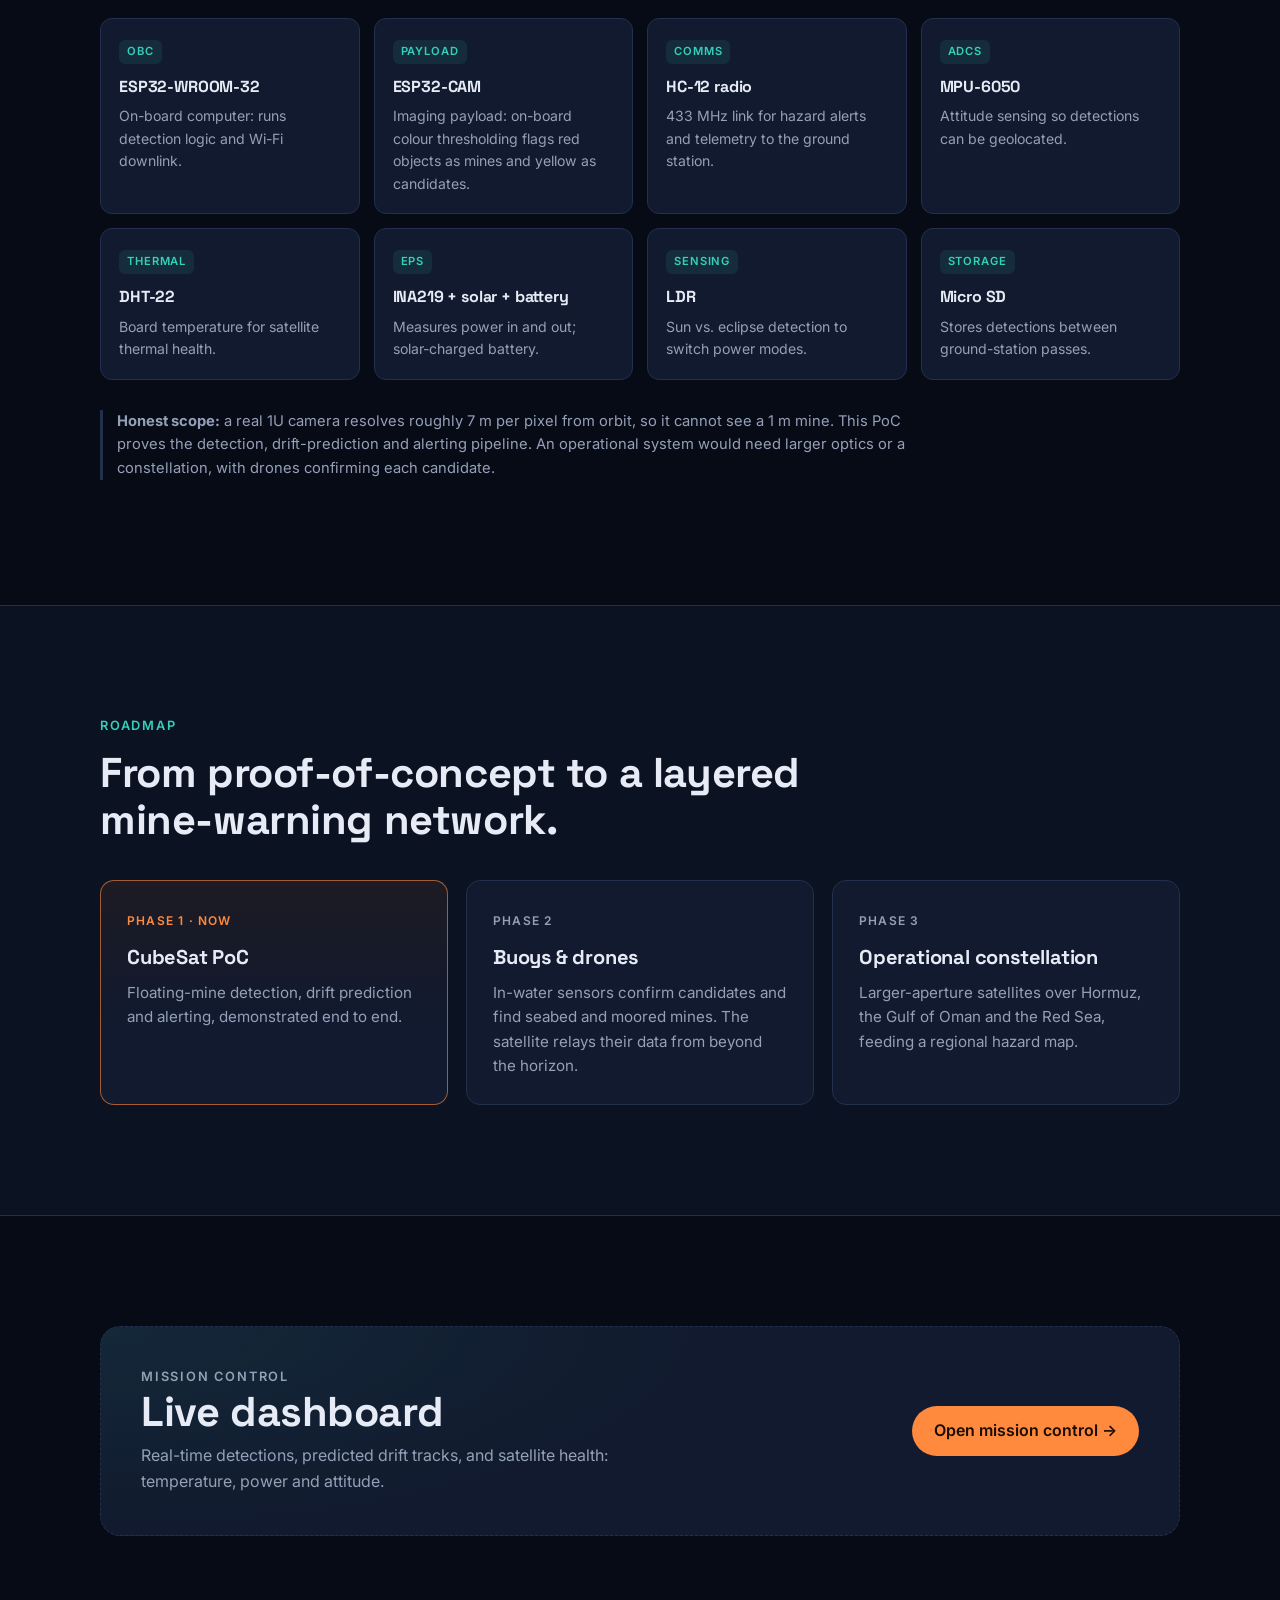
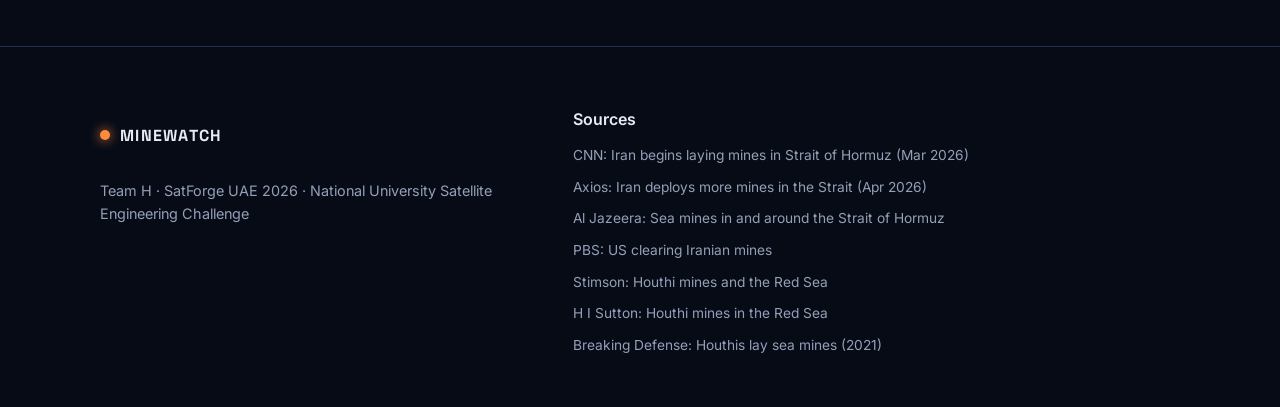
==== commit a3702b7b: "Deploy dashboard: live ground-station fixes and HC-12/DHT-22 wording Co-Authored-By: Claude Opus 5.5" ====
--- a/index.html
+++ b/index.html
@@ -149,17 +149,17 @@
           <div class="flow-arrow"></div>
           <div class="flow-node hl">CubeSat<br><small>ESP32-CAM detects</small></div>
           <div class="flow-arrow"></div>
-          <div class="flow-node">LoRa / Wi-Fi<br><small>downlink</small></div>
+          <div class="flow-node">HC-12 433 MHz<br><small>radio downlink</small></div>
           <div class="flow-arrow"></div>
           <div class="flow-node hl">Dashboard<br><small>position, drift, alert</small></div>
         </div>
 
         <div class="components">
           <div class="comp"><span class="tag">OBC</span><h4>ESP32-WROOM-32</h4><p>On-board computer: runs detection logic and Wi-Fi downlink.</p></div>
-          <div class="comp"><span class="tag">Payload</span><h4>ESP32-CAM</h4><p>Imaging payload that spots floating objects on the surface.</p></div>
-          <div class="comp"><span class="tag">Comms</span><h4>LoRa SX1278</h4><p>433 MHz link for hazard alerts and future buoy relay.</p></div>
+          <div class="comp"><span class="tag">Payload</span><h4>ESP32-CAM</h4><p>Imaging payload: on-board colour thresholding flags red objects as mines and yellow as candidates.</p></div>
+          <div class="comp"><span class="tag">Comms</span><h4>HC-12 radio</h4><p>433 MHz link for hazard alerts and telemetry to the ground station.</p></div>
           <div class="comp"><span class="tag">ADCS</span><h4>MPU-6050</h4><p>Attitude sensing so detections can be geolocated.</p></div>
-          <div class="comp"><span class="tag">Thermal</span><h4>TMP102</h4><p>Satellite thermal health and surface-temperature input.</p></div>
+          <div class="comp"><span class="tag">Thermal</span><h4>DHT-22</h4><p>Board temperature for satellite thermal health.</p></div>
           <div class="comp"><span class="tag">EPS</span><h4>INA219 + solar + battery</h4><p>Measures power in and out; solar-charged battery.</p></div>
           <div class="comp"><span class="tag">Sensing</span><h4>LDR</h4><p>Sun vs. eclipse detection to switch power modes.</p></div>
           <div class="comp"><span class="tag">Storage</span><h4>Micro SD</h4><p>Stores detections between ground-station passes.</p></div>
